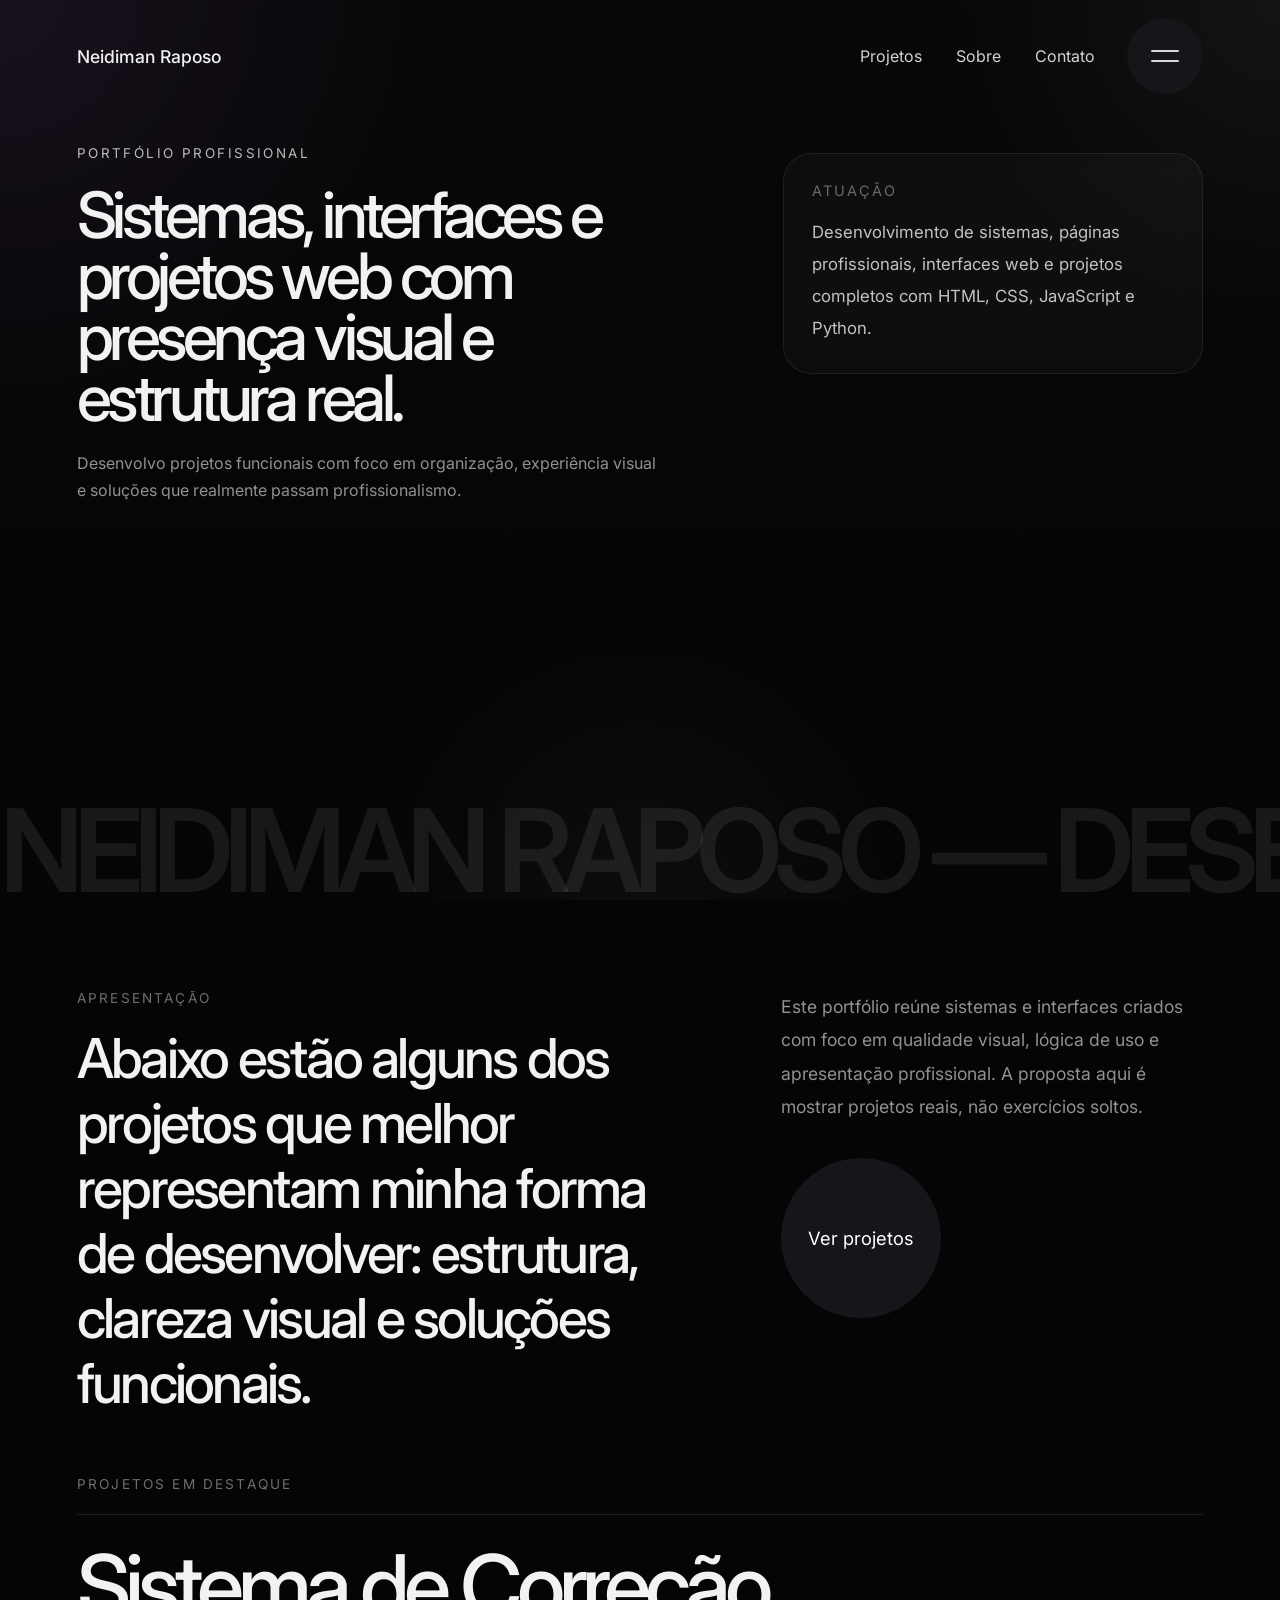
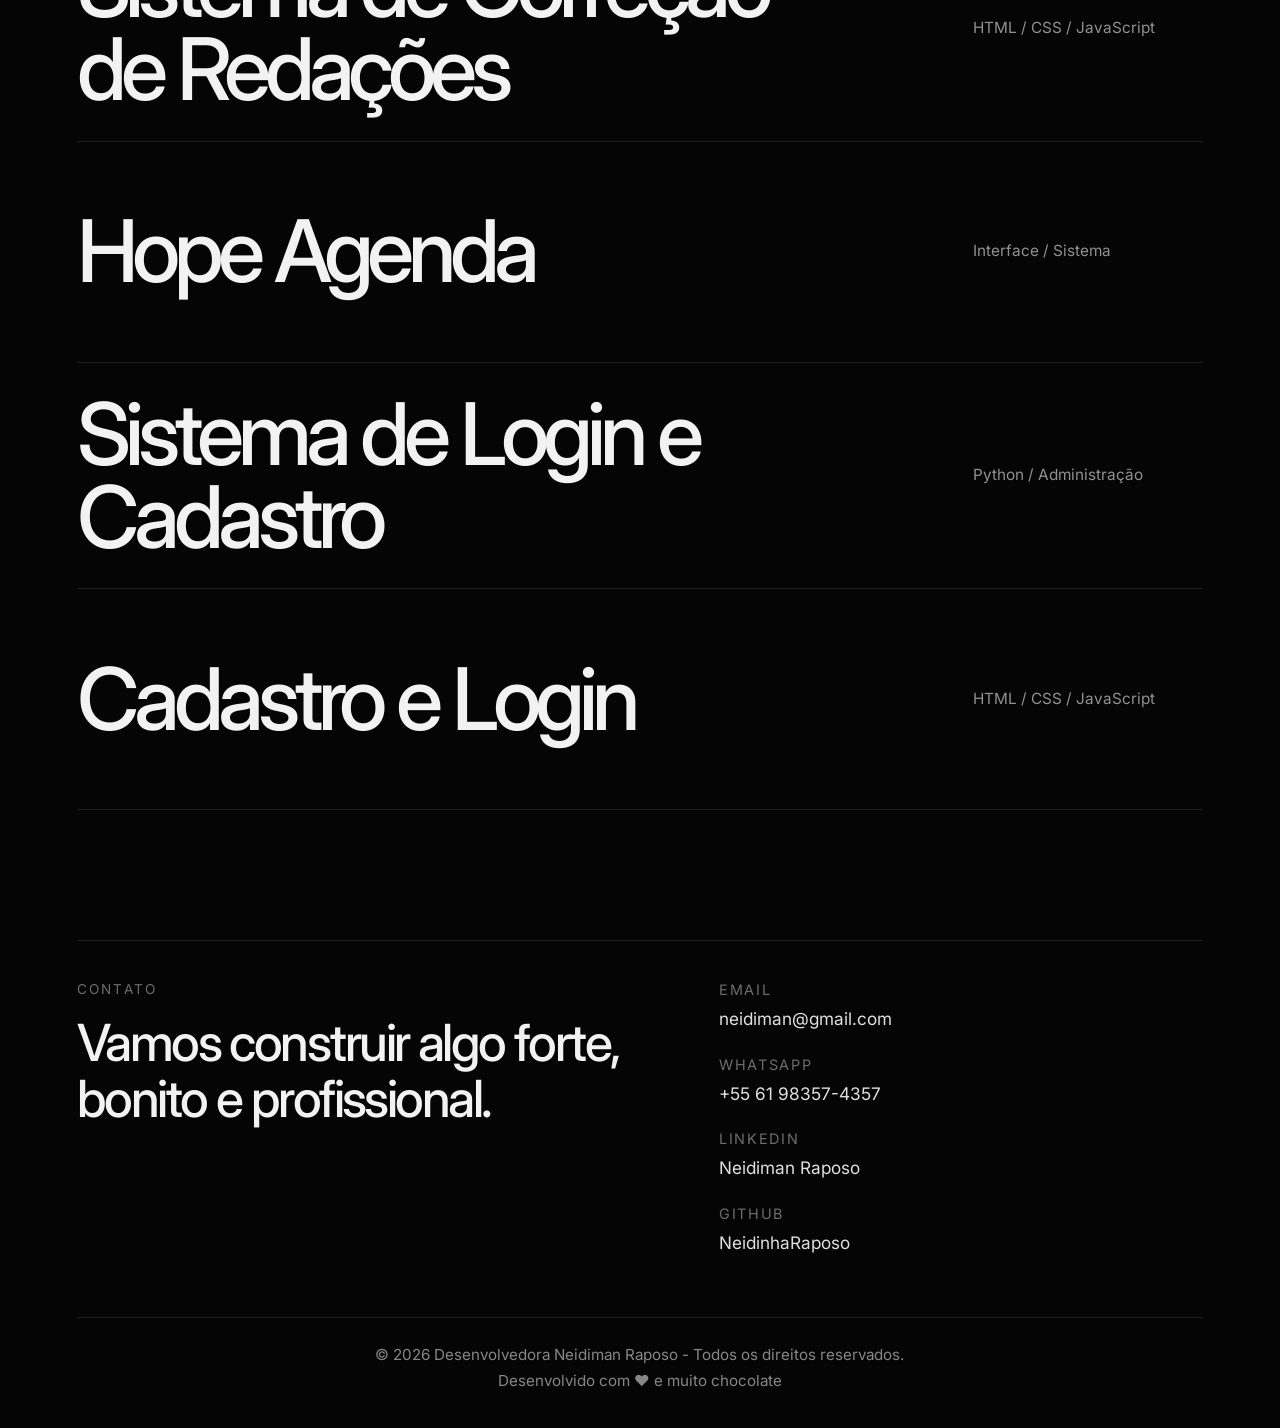
==== portifolio_neidiman_raposo/index.html @ 74b9c71e "Primeiro envio do portfólio" ====
<!DOCTYPE html>
<html lang="pt-BR">
<head>
  <meta charset="UTF-8" />
  <meta name="viewport" content="width=device-width, initial-scale=1.0" />
  <title>Neidiman Raposo</title>

  <link rel="preconnect" href="https://fonts.googleapis.com" />
  <link rel="preconnect" href="https://fonts.gstatic.com" crossorigin />
  <link
    href="https://fonts.googleapis.com/css2?family=Inter:wght@300;400;500;600;700;800&display=swap"
    rel="stylesheet"
  />

  <link rel="stylesheet" href="css/style.css" />
</head>
<body>
  <div class="page-bg"></div>

  <header class="site-header">
    <div class="container header-content">
      <a href="#topo" class="brand-small">Neidiman Raposo</a>

      <nav class="main-nav">
        <a href="#projetos">Projetos</a>
        <a href="#sobre">Sobre</a>
        <a href="#contato">Contato</a>
      </nav>

      <button class="menu-button" type="button" aria-label="Abrir menu">
        <span></span>
        <span></span>
      </button>
    </div>
  </header>

  <main id="topo">
    <section class="hero">
      <div class="container hero-grid">
        <div class="hero-left">
          <p class="hero-kicker">Portfólio Profissional</p>

          <h1 class="hero-title">
            Sistemas, interfaces e projetos web com presença visual e estrutura real.
          </h1>

          <p class="hero-text">
            Desenvolvo projetos funcionais com foco em organização, experiência visual
            e soluções que realmente passam profissionalismo.
          </p>
        </div>

        <div class="hero-right">
          <div class="hero-card">
            <p class="hero-card-label">Atuação</p>
            <p class="hero-card-text">
              Desenvolvimento de sistemas, páginas profissionais, interfaces web
              e projetos completos com HTML, CSS, JavaScript e Python.
            </p>
          </div>
        </div>
      </div>

      <div class="marquee-wrapper">
        <div class="marquee">
          <span>NEIDIMAN RAPOSO — DESENVOLVIMENTO DE SISTEMAS — NEIDIMAN RAPOSO — DESENVOLVIMENTO DE SISTEMAS —</span>
          <span>NEIDIMAN RAPOSO — DESENVOLVIMENTO DE SISTEMAS — NEIDIMAN RAPOSO — DESENVOLVIMENTO DE SISTEMAS —</span>
        </div>
      </div>
    </section>

    <section class="intro-section" id="sobre">
      <div class="container intro-grid">
        <div class="intro-left">
          <p class="section-label">Apresentação</p>

          <h2 class="intro-title">
            Abaixo estão alguns dos projetos que melhor representam minha forma de desenvolver:
            estrutura, clareza visual e soluções funcionais.
          </h2>
        </div>

        <div class="intro-right">
          <p class="intro-text">
            Este portfólio reúne sistemas e interfaces criados com foco em qualidade visual,
            lógica de uso e apresentação profissional. A proposta aqui é mostrar projetos
            reais, não exercícios soltos.
          </p>

          <a href="#projetos" class="about-button">Ver projetos</a>
        </div>
      </div>
    </section>

    <section class="projects-section" id="projetos">
      <div class="container">
        <div class="projects-head">
          <p class="section-label">Projetos em destaque</p>
        </div>

        <article
          class="project-item"
          data-image="img/projeto1.png"
          data-link="../sistema_de_correcao_de_redacoes/index.html"
        >
          <div class="project-link">
            <div class="project-left">
              <h2 class="project-title">Sistema de Correção de Redações</h2>
            </div>

            <div class="project-right">
              <p class="project-meta">HTML / CSS / JavaScript</p>
            </div>
          </div>
        </article>

        <article
          class="project-item"
          data-image="img/projeto2.png"
          data-link="../agendamento_de_horarios/index.html"
        >
          <div class="project-link">
            <div class="project-left">
              <h2 class="project-title">Hope Agenda</h2>
            </div>

            <div class="project-right">
              <p class="project-meta">Interface / Sistema</p>
            </div>
          </div>
        </article>

        <article
          class="project-item"
          data-image="img/projeto3.png"
          data-link="../login_neidiman_raposo/index.html"
        >
          <div class="project-link">
            <div class="project-left">
              <h2 class="project-title">Sistema de Login e Cadastro</h2>
            </div>

            <div class="project-right">
              <p class="project-meta">Python / Administração</p>
            </div>
          </div>
        </article>

        <article
          class="project-item"
          data-image="img/projeto4.png"
          data-link="../tela_de_login_e_cadastro_interativo/index.html"
        >
          <div class="project-link">
            <div class="project-left">
              <h2 class="project-title">Cadastro e Login</h2>
            </div>

            <div class="project-right">
              <p class="project-meta">HTML / CSS / JavaScript</p>
            </div>
          </div>
        </article>
      </div>
    </section>

    <section class="contact-section" id="contato">
      <div class="container contact-grid">
        <div>
          <p class="section-label">Contato</p>
          <h2 class="contact-title">Vamos construir algo forte, bonito e profissional.</h2>
        </div>

        <div class="contact-right">
          <div class="contact-list">
            <div class="contact-item">
              <span class="contact-label">Email</span>
              <a class="contact-link" href="mailto:neidiman@gmail.com">neidiman@gmail.com</a>
            </div>

            <div class="contact-item">
              <span class="contact-label">WhatsApp</span>
              <a class="contact-link" href="https://wa.me/5561983574357" target="_blank">+55 61 98357-4357</a>
            </div>

            <div class="contact-item">
              <span class="contact-label">LinkedIn</span>
              <a class="contact-link" href="https://www.linkedin.com/in/neidiman-raposo-b12ba9129/" target="_blank">Neidiman Raposo</a>
            </div>

            <div class="contact-item">
              <span class="contact-label">GitHub</span>
              <a class="contact-link" href="https://github.com/NeidinhaRaposo" target="_blank">NeidinhaRaposo</a>
            </div>
          </div>
        </div>
      </div>
    </section>
  </main>

  <footer class="site-footer">
    <div class="container">
      <p>© 2026 Desenvolvedora Neidiman Raposo - Todos os direitos reservados.</p>
      <p>Desenvolvido com ❤️ e muito chocolate</p>
    </div>
  </footer>

  <div class="hover-preview" aria-hidden="true">
    <div class="hover-preview__inner">
      <img
        src="img/projeto1.png"
        alt="Prévia do projeto"
        class="hover-preview__image"
        id="hoverPreviewImage"
      />   
    </div>
  </div>

  <script src="js/script.js"></script>
</body>
</html>
---- portifolio_neidiman_raposo/css/style.css ----
* {
  margin: 0;
  padding: 0;
  box-sizing: border-box;
}

:root {
  --bg: #050505;
  --text: #f2f2f2;
  --line: rgba(255, 255, 255, 0.1);
  --muted: rgba(255, 255, 255, 0.56);
  --circle: #15151a;
  --accent-hover: #e7dae7;
}

html {
  scroll-behavior: smooth;
}

body {
  font-family: "Inter", sans-serif;
  background: var(--bg);
  color: var(--text);
  min-height: 100vh;
  overflow-x: hidden;
}

.page-bg {
  position: fixed;
  inset: 0;
  pointer-events: none;
  z-index: -1;
  background:
    radial-gradient(circle at top left, rgba(103, 63, 133, 0.18), transparent 28%),
    radial-gradient(circle at top right, rgba(255, 255, 255, 0.05), transparent 22%),
    radial-gradient(circle at bottom center, rgba(255, 255, 255, 0.03), transparent 24%),
    linear-gradient(180deg, #070707 0%, #050505 100%);
}

.container {
  width: min(88%, 1550px);
  margin: 0 auto;
}

.section-label {
  font-size: 0.85rem;
  text-transform: uppercase;
  letter-spacing: 0.16em;
  color: rgba(255, 255, 255, 0.42);
}

.site-header {
  padding: 18px 0 0;
}

.header-content {
  display: grid;
  grid-template-columns: 1fr auto auto;
  align-items: center;
  gap: 32px;
}

.brand-small {
  text-decoration: none;
  color: var(--text);
  font-size: 1.1rem;
  font-weight: 500;
}

.main-nav {
  display: flex;
  align-items: center;
  gap: 34px;
}

.main-nav a {
  text-decoration: none;
  color: rgba(255, 255, 255, 0.82);
  font-size: 1rem;
  transition: 0.25s ease;
}

.main-nav a:hover {
  color: #ffffff;
}

.menu-button {
  width: 76px;
  height: 76px;
  border: none;
  border-radius: 50%;
  background: var(--circle);
  cursor: pointer;
  display: flex;
  align-items: center;
  justify-content: center;
  position: relative;
  flex-shrink: 0;
  transition: transform 0.25s ease, background 0.25s ease;
}

.menu-button:hover {
  transform: scale(1.04);
  background: #1a1a1f;
}

.menu-button span {
  position: absolute;
  width: 28px;
  height: 2px;
  background: #d7d7d9;
  border-radius: 999px;
}

.menu-button span:first-child {
  transform: translateY(-5px);
}

.menu-button span:last-child {
  transform: translateY(5px);
}

.hero {
  min-height: calc(100vh - 94px);
  padding: clamp(30px, 4vw, 58px) 0 0;
  overflow: hidden;
  display: flex;
  flex-direction: column;
}

.hero-grid {
  display: grid;
  grid-template-columns: minmax(0, 1.1fr) minmax(300px, 0.9fr);
  gap: clamp(32px, 5vw, 60px);
  align-items: start;
}

.hero-kicker {
  font-size: 0.84rem;
  text-transform: uppercase;
  letter-spacing: 0.18em;
  color: rgba(255, 255, 255, 0.72);
  margin-bottom: 24px;
}

.hero-title {
  font-size: clamp(3.2rem, 5.2vw, 5.8rem);
  line-height: 0.95;
  letter-spacing: -0.07em;
  font-weight: 500;
  max-width: 900px;
}

.hero-text {
  margin-top: 22px;
  max-width: 680px;
  font-size: 1.05rem;
  line-height: 1.7;
  color: var(--muted);
}

.hero-right {
  display: flex;
  justify-content: flex-end;
  padding-top: 8px;
}

.hero-card {
  width: 100%;
  max-width: 420px;
  background: rgba(255, 255, 255, 0.03);
  border: 1px solid rgba(255, 255, 255, 0.08);
  border-radius: 28px;
  padding: 28px;
  backdrop-filter: blur(8px);
}

.hero-card-label {
  font-size: 0.9rem;
  text-transform: uppercase;
  letter-spacing: 0.14em;
  color: rgba(255, 255, 255, 0.38);
  margin-bottom: 18px;
}

.hero-card-text {
  font-size: 1.05rem;
  line-height: 1.9;
  color: rgba(255, 255, 255, 0.75);
}

.marquee-wrapper {
  margin-top: auto;
  padding-top: 24px;
  overflow: hidden;
  width: 100%;
}

.marquee {
  display: flex;
  width: max-content;
  animation: marqueeMove 26s linear infinite;
}

.marquee span {
  display: inline-block;
  padding-right: 70px;
  font-size: clamp(4rem, 10vw, 10rem);
  line-height: 0.85;
  letter-spacing: -0.08em;
  color: rgba(255, 255, 255, 0.08);
  white-space: nowrap;
  font-weight: 600;
}

@keyframes marqueeMove {
  0% {
    transform: translateX(0);
  }

  100% {
    transform: translateX(-50%);
  }
}

.intro-section {
  padding: 90px 0 30px;
}

.intro-grid {
  display: grid;
  grid-template-columns: 1.2fr 0.8fr;
  gap: 70px;
  align-items: start;
}

.intro-title {
  margin-top: 20px;
  font-size: clamp(2rem, 4.3vw, 3.9rem);
  line-height: 1.18;
  letter-spacing: -0.05em;
  font-weight: 500;
  max-width: 980px;
}

.intro-text {
  font-size: 1.1rem;
  line-height: 1.9;
  color: var(--muted);
}

.about-button {
  margin-top: 34px;
  display: inline-flex;
  align-items: center;
  justify-content: center;
  min-width: 160px;
  height: 160px;
  border-radius: 50%;
  text-decoration: none;
  background: var(--circle);
  color: #fff;
  font-size: 1.15rem;
  transition: transform 0.25s ease, background 0.25s ease;
}

.about-button:hover {
  transform: scale(1.04);
  background: #1b1b20;
}

.projects-section {
  padding: 30px 0 90px;
}

.projects-head {
  margin-bottom: 22px;
}

.project-item {
  border-top: 1px solid var(--line);
  cursor: pointer;
}

.project-item:last-child {
  border-bottom: 1px solid var(--line);
}

.project-link {
  min-height: 220px;
  display: grid;
  grid-template-columns: 1.4fr 0.6fr;
  align-items: center;
  gap: 40px;
  padding: 30px 0;
  position: relative;
}

.project-left {
  min-width: 0;
}

.project-title {
  font-size: clamp(3rem, 7vw, 5.4rem);
  line-height: 0.96;
  letter-spacing: -0.07em;
  font-weight: 500;
  color: var(--text);
  transition: transform 0.28s ease;
}

.project-right {
  justify-self: end;
  text-align: left;
  display: flex;
  flex-direction: column;
  gap: 14px;
  min-width: 230px;
}

.project-meta {
  font-size: 0.96rem;
  line-height: 1.45;
  color: var(--muted);
}

.project-item:hover .project-title {
  transform: translateX(6px);
}

.contact-section {
  padding: 40px 0 60px;
}

.contact-grid {
  display: grid;
  grid-template-columns: 1.1fr 0.9fr;
  gap: 50px;
  align-items: start;
  border-top: 1px solid var(--line);
  padding-top: 40px;
}

.contact-title {
  margin-top: 18px;
  font-size: clamp(2rem, 4vw, 3.8rem);
  line-height: 1.08;
  letter-spacing: -0.05em;
  font-weight: 500;
  max-width: 800px;
}

.contact-right {
  max-width: 420px;
}

.contact-list {
  display: flex;
  flex-direction: column;
  gap: 22px;
}

.contact-item {
  display: flex;
  flex-direction: column;
  gap: 6px;
}

.contact-label {
  font-size: 0.9rem;
  text-transform: uppercase;
  letter-spacing: 0.12em;
  color: rgba(255, 255, 255, 0.42);
}

.contact-link {
  text-decoration: none;
  color: rgba(255, 255, 255, 0.88);
  font-size: 1.08rem;
  line-height: 1.7;
  transition: color 0.25s ease, transform 0.25s ease;
  width: fit-content;
}

.contact-link:hover {
  color: #ffffff;
  transform: translateX(4px);
}

.site-footer {
  padding: 0 0 34px;
}

.site-footer .container {
  border-top: 1px solid var(--line);
  padding-top: 24px;
}

.site-footer p {
  font-size: 0.95rem;
  color: rgba(255, 255, 255, 0.52);
  text-align: center;
  line-height: 1.7;
}

.hover-preview {
  position: fixed;
  top: 0;
  left: 0;
  width: 420px;
  pointer-events: none;
  z-index: 9999;
  opacity: 0;
  visibility: hidden;
  transform: translate3d(0, 0, 0);
  transition: opacity 0.22s ease, visibility 0.22s ease;
  will-change: transform;
}

.hover-preview.is-visible {
  opacity: 1;
  visibility: visible;
}

.hover-preview__inner {
  position: relative;
  width: 100%;
  aspect-ratio: 1 / 1;
  overflow: hidden;
  border-radius: 10px;
  background: #111;
  box-shadow: 0 22px 50px rgba(0, 0, 0, 0.38);
  border: 1px solid rgba(255, 255, 255, 0.08);
}

.hover-preview__image {
  width: 100%;
  height: 100%;
  object-fit: contain;
  object-position: center center;
  display: block;
  background: #111;
}

.hover-preview__button {
  position: absolute;
  top: 50%;
  left: 50%;
  transform: translate(-50%, -50%);
  pointer-events: auto;
  text-decoration: none;
  background: #ffffff;
  color: #050505;
  border: 1px solid rgba(255, 255, 255, 0.18);
  padding: 14px 30px;
  border-radius: 999px;
  font-size: 1rem;
  font-weight: 600;
  transition: background 0.22s ease, box-shadow 0.22s ease, transform 0.22s ease;
}

.hover-preview__button:hover {
  background: var(--accent-hover);
  box-shadow: 0 10px 30px rgba(231, 218, 231, 0.25);
  transform: translate(-50%, -50%) scale(1.04);
}

@media (max-width: 1400px) {
  .hero-title {
    font-size: clamp(3rem, 5vw, 5rem);
  }

  .hero-text {
    font-size: 1rem;
    line-height: 1.65;
  }

  .marquee span {
    font-size: clamp(3.8rem, 9vw, 8rem);
  }
}

@media (max-width: 1200px) {
  .hover-preview {
    width: 340px;
  }

  .project-link {
    grid-template-columns: 1fr 280px;
    min-height: 190px;
  }
}

@media (max-width: 980px) {
  .hero {
    min-height: auto;
    padding-top: 44px;
  }

  .hero-grid,
  .intro-grid,
  .contact-grid {
    grid-template-columns: 1fr;
    gap: 34px;
  }

  .hero-title {
    font-size: clamp(3rem, 10vw, 5rem);
  }

  .hero-right {
    justify-content: flex-start;
  }

  .hero-card {
    max-width: 100%;
  }

  .marquee-wrapper {
    margin-top: 45px;
    padding-top: 0;
  }

  .marquee span {
    font-size: clamp(4rem, 16vw, 8rem);
  }

  .about-button {
    min-width: 130px;
    height: 130px;
    font-size: 1rem;
  }

  .contact-right {
    max-width: 100%;
  }
}

@media (max-width: 900px) {
  .header-content {
    grid-template-columns: 1fr auto;
  }

  .main-nav {
    display: none;
  }

  .brand-small {
    font-size: 1rem;
  }

  .menu-button {
    width: 68px;
    height: 68px;
  }

  .projects-section {
    padding-top: 20px;
  }

  .project-link {
    grid-template-columns: 1fr;
    min-height: auto;
    gap: 18px;
    padding: 26px 0;
  }

  .project-right {
    justify-self: start;
    min-width: auto;
  }

  .project-title {
    font-size: clamp(2.2rem, 10vw, 3.4rem);
  }

  .hover-preview {
    display: none;
  }
}

@media (max-width: 700px) {
  .hero-title {
    font-size: clamp(3rem, 14vw, 5rem);
    letter-spacing: -0.08em;
  }

  .hero-text {
    max-width: 100%;
  }

  .hero-card {
    padding: 24px;
    border-radius: 24px;
  }

  .marquee-wrapper {
    margin-top: 38px;
  }

  .marquee span {
    font-size: clamp(3.8rem, 19vw, 6rem);
  }
}

@media (max-width: 560px) {
  .container {
    width: min(90%, 1550px);
  }

  .site-header {
    padding-top: 14px;
  }

  .hero {
    padding-top: 34px;
  }

  .hero-title {
    font-size: clamp(2.8rem, 15vw, 4.4rem);
  }

  .hero-text,
  .intro-text {
    font-size: 1rem;
  }

  .menu-button {
    width: 62px;
    height: 62px;
  }

  .menu-button span {
    width: 24px;
  }

  .contact-link {
    font-size: 1rem;
  }
}

@media (max-width: 420px) {
  .hero-title {
    font-size: clamp(2.6rem, 14vw, 3.8rem);
  }

  .hero-kicker {
    font-size: 0.75rem;
  }

  .marquee span {
    font-size: 3.6rem;
  }

  .project-title {
    font-size: 2.4rem;
  }
}
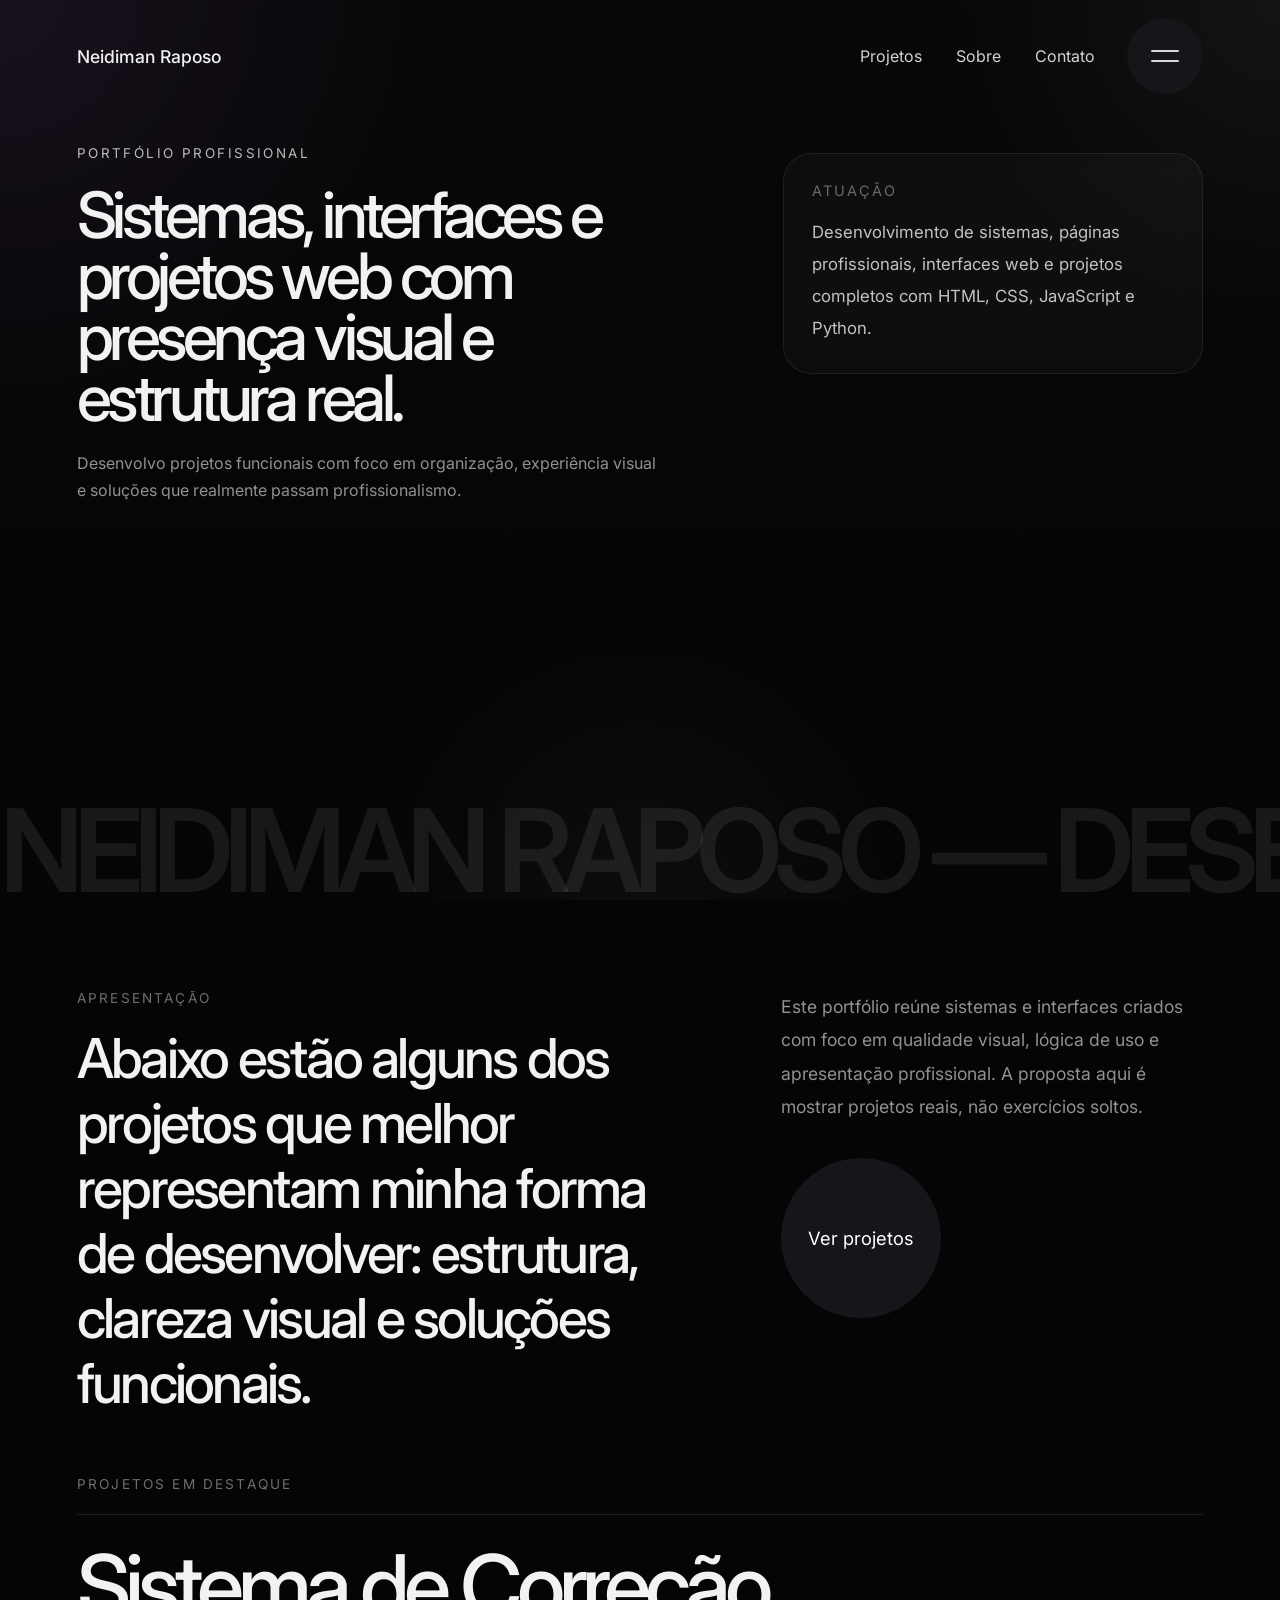
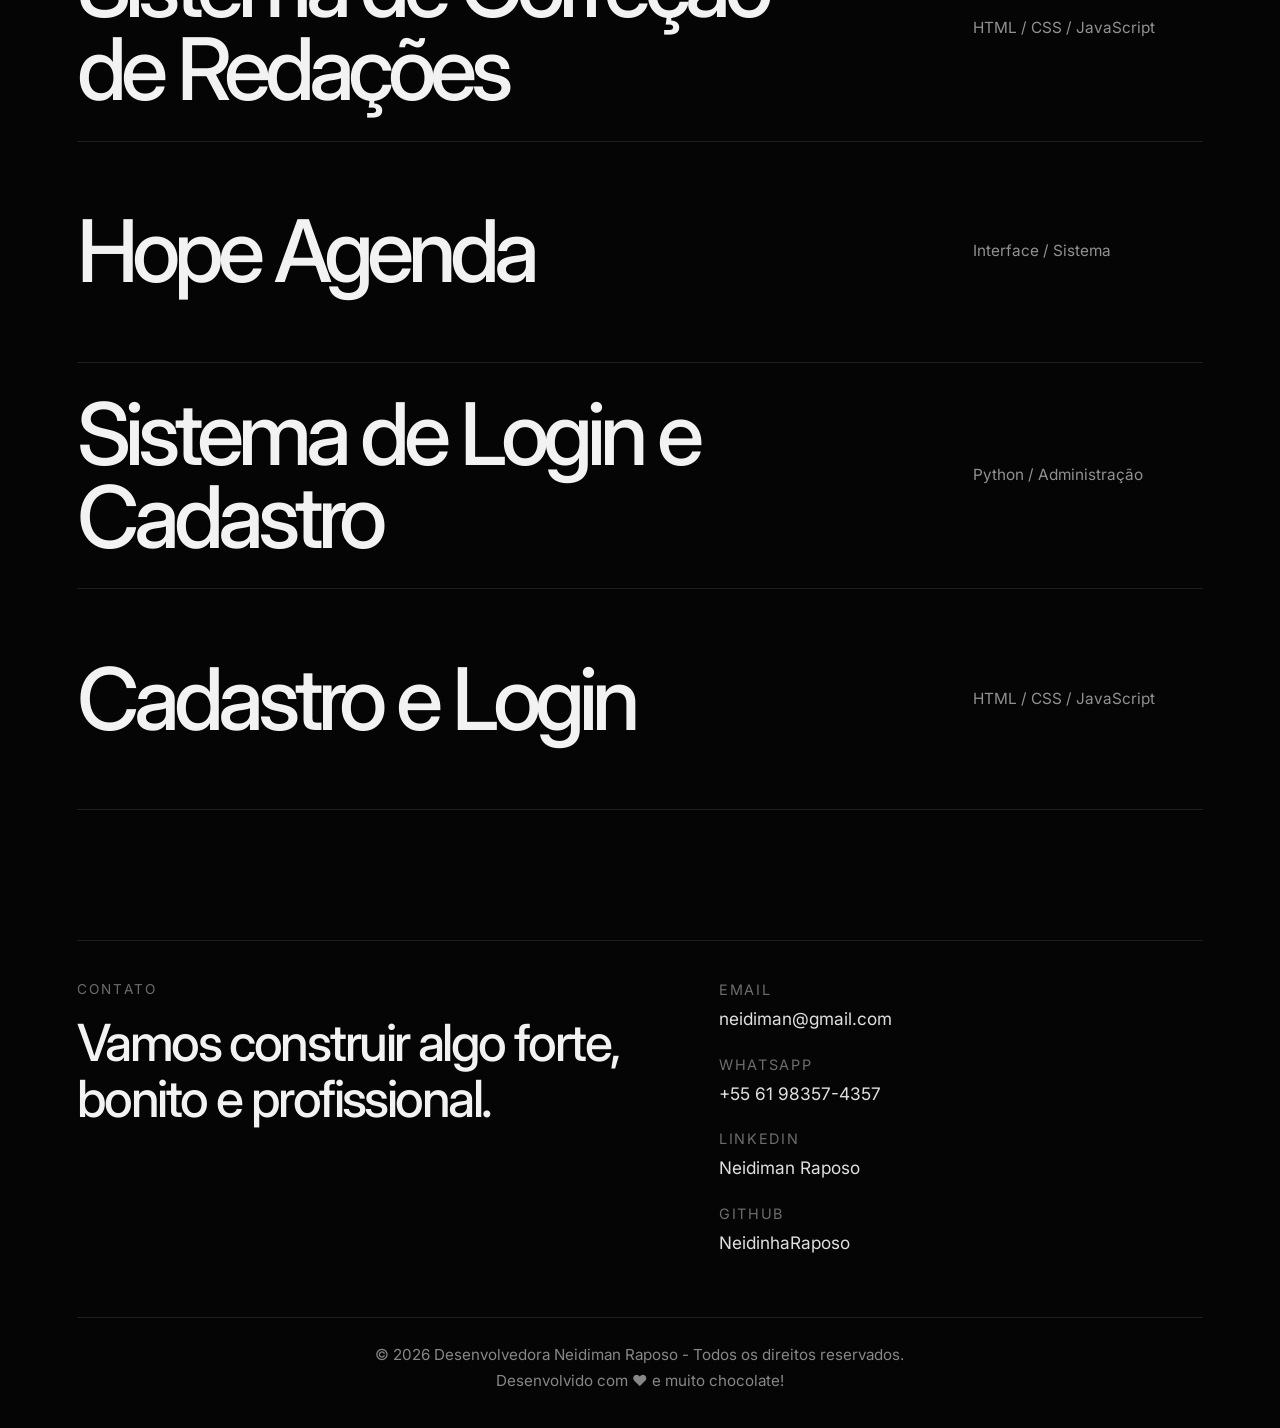
==== commit d76bb5e2: "Teste 1 Teste 1" ====
--- a/portifolio_neidiman_raposo/index.html
+++ b/portifolio_neidiman_raposo/index.html
@@ -201,7 +201,7 @@
   <footer class="site-footer">
     <div class="container">
       <p>© 2026 Desenvolvedora Neidiman Raposo - Todos os direitos reservados.</p>
-      <p>Desenvolvido com ❤️ e muito chocolate</p>
+      <p>Desenvolvido com ❤️ e muito chocolate!</p>
     </div>
   </footer>
 
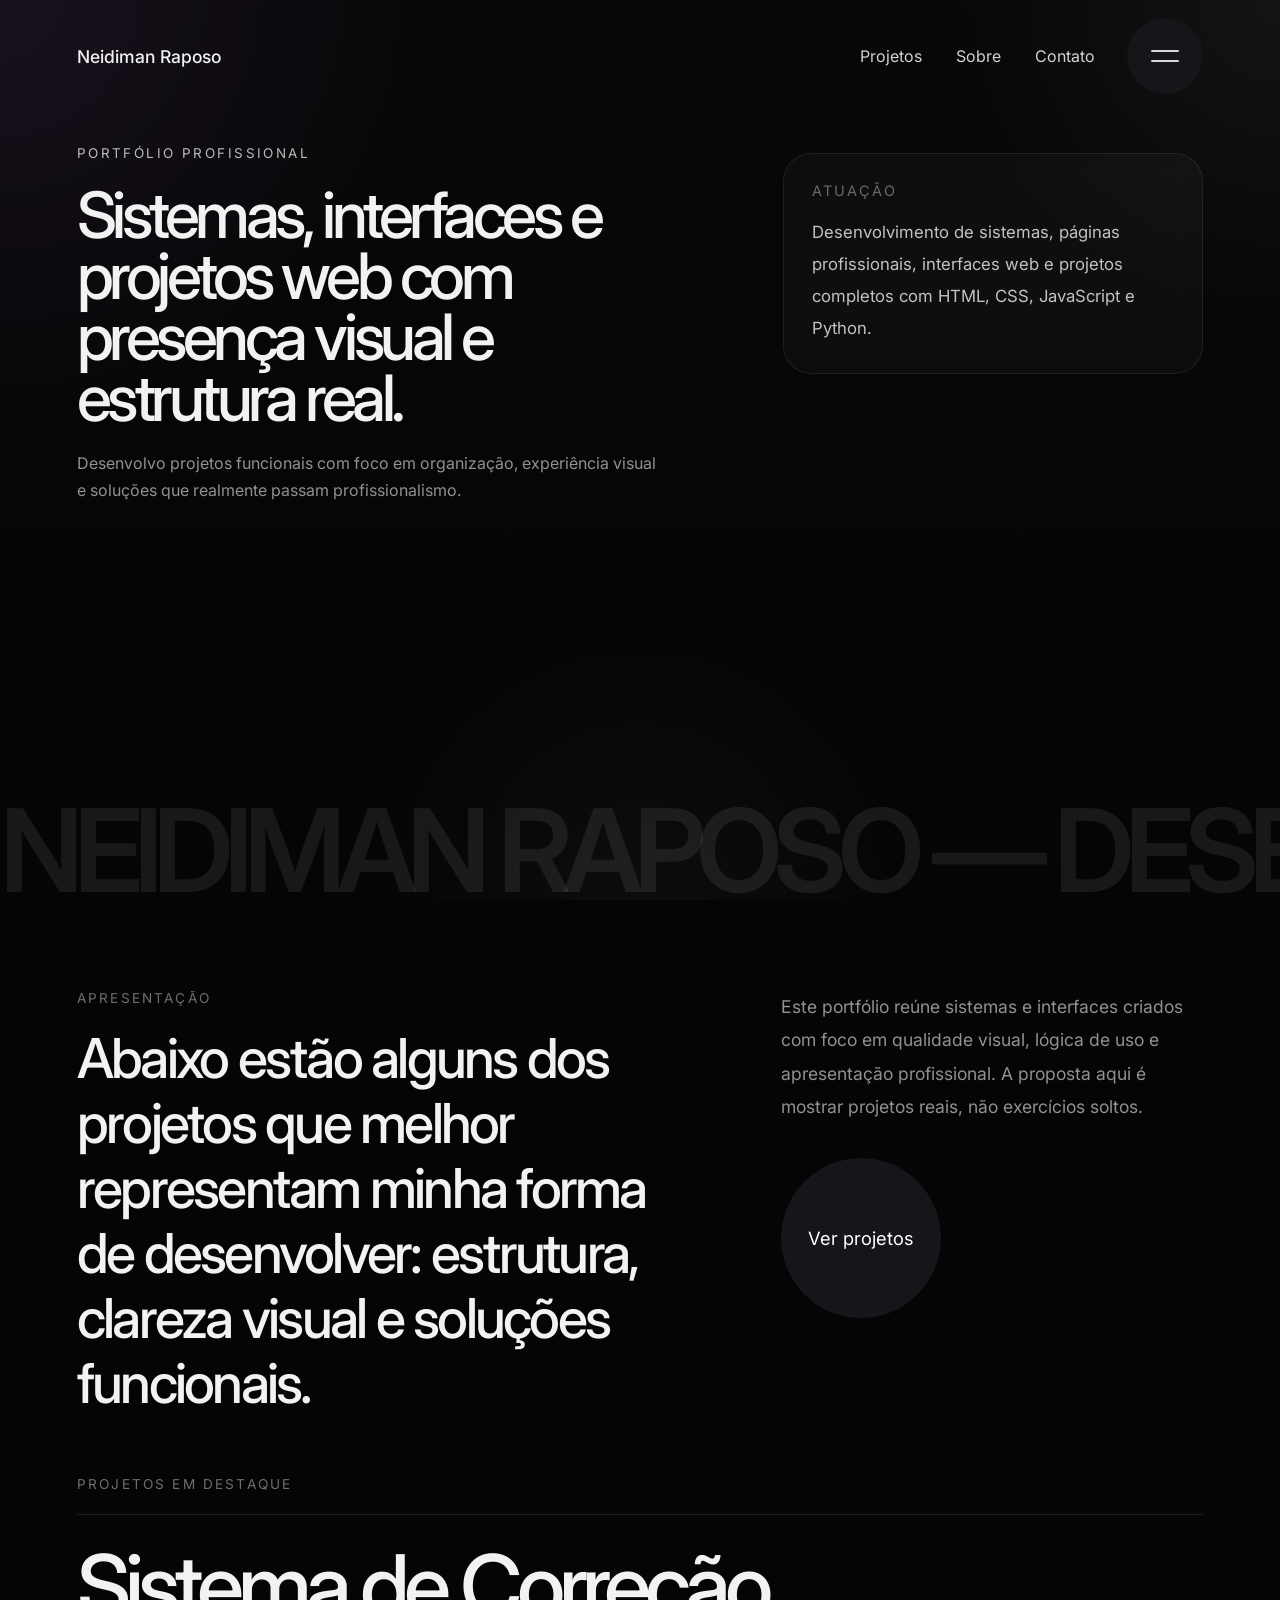
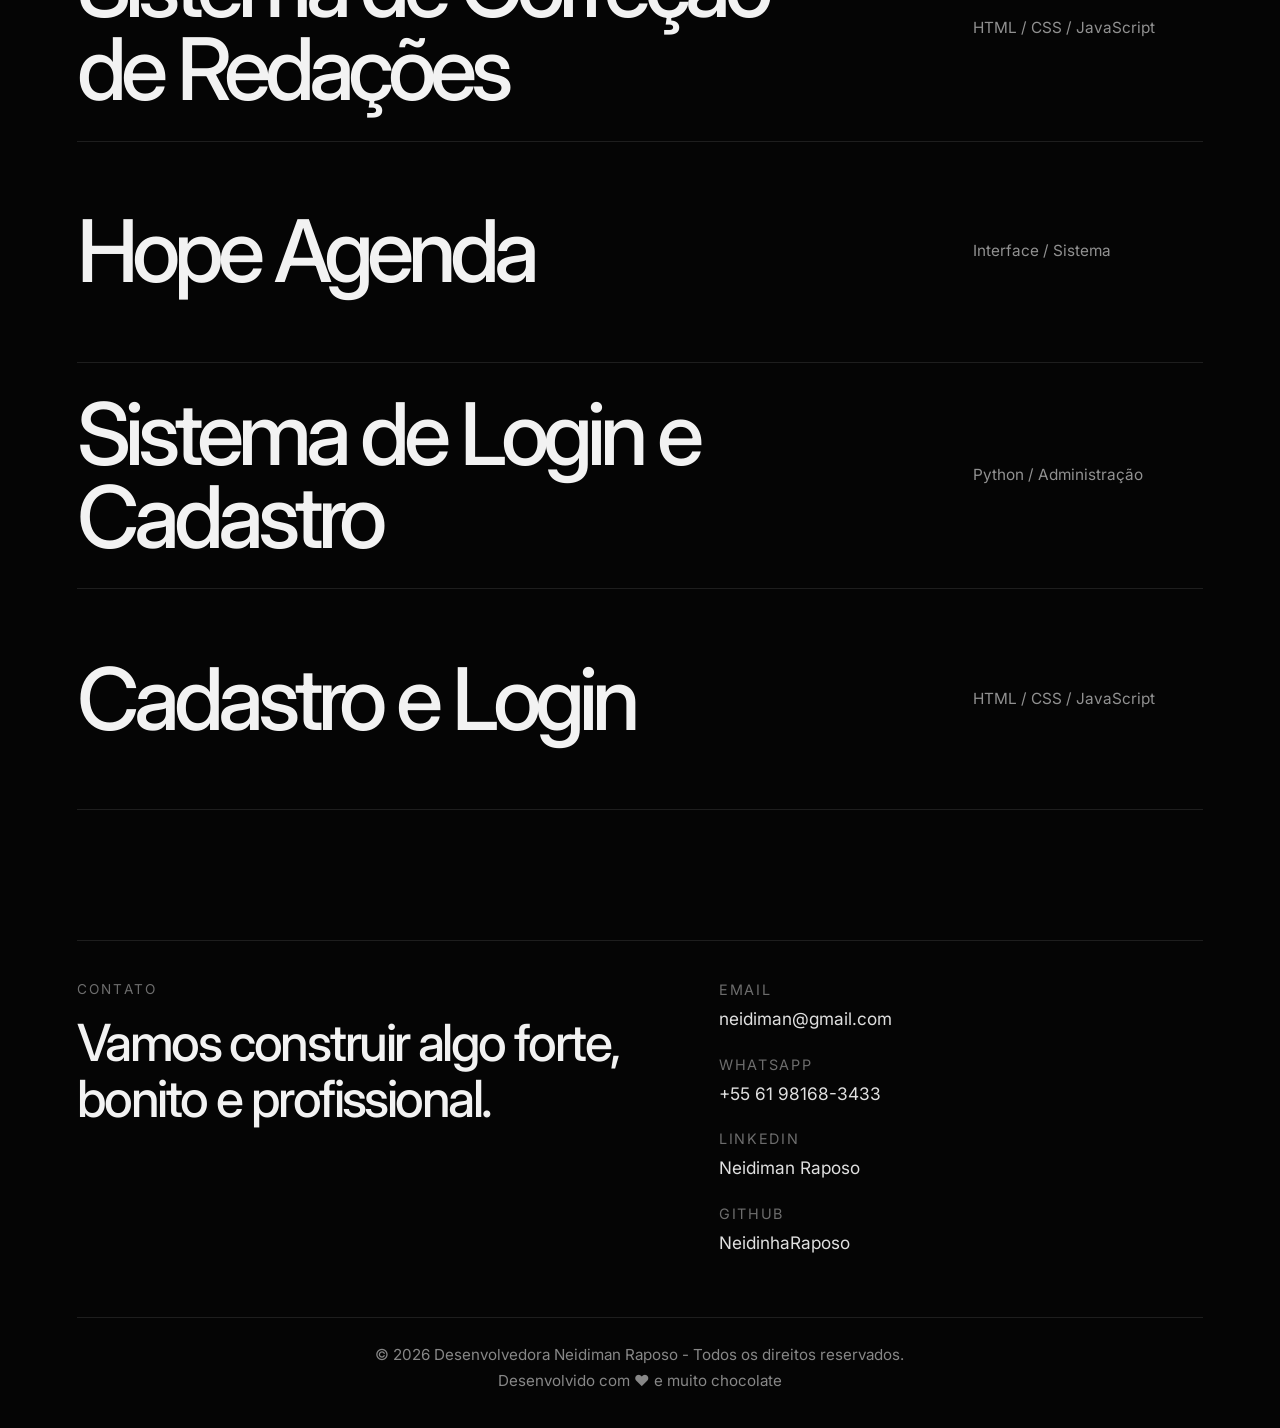
==== commit 66510703: "Atualiza WhatsApp Atualiza WhatsApp" ====
--- a/portifolio_neidiman_raposo/index.html
+++ b/portifolio_neidiman_raposo/index.html
@@ -180,7 +180,7 @@
 
             <div class="contact-item">
               <span class="contact-label">WhatsApp</span>
-              <a class="contact-link" href="https://wa.me/5561983574357" target="_blank">+55 61 98357-4357</a>
+              <a class="contact-link" href="https://wa.me/5561981683433" target="_blank">+55 61 98168-3433</a>
             </div>
 
             <div class="contact-item">
@@ -201,7 +201,7 @@
   <footer class="site-footer">
     <div class="container">
       <p>© 2026 Desenvolvedora Neidiman Raposo - Todos os direitos reservados.</p>
-      <p>Desenvolvido com ❤️ e muito chocolate!</p>
+      <p>Desenvolvido com ❤️ e muito chocolate</p>
     </div>
   </footer>
 
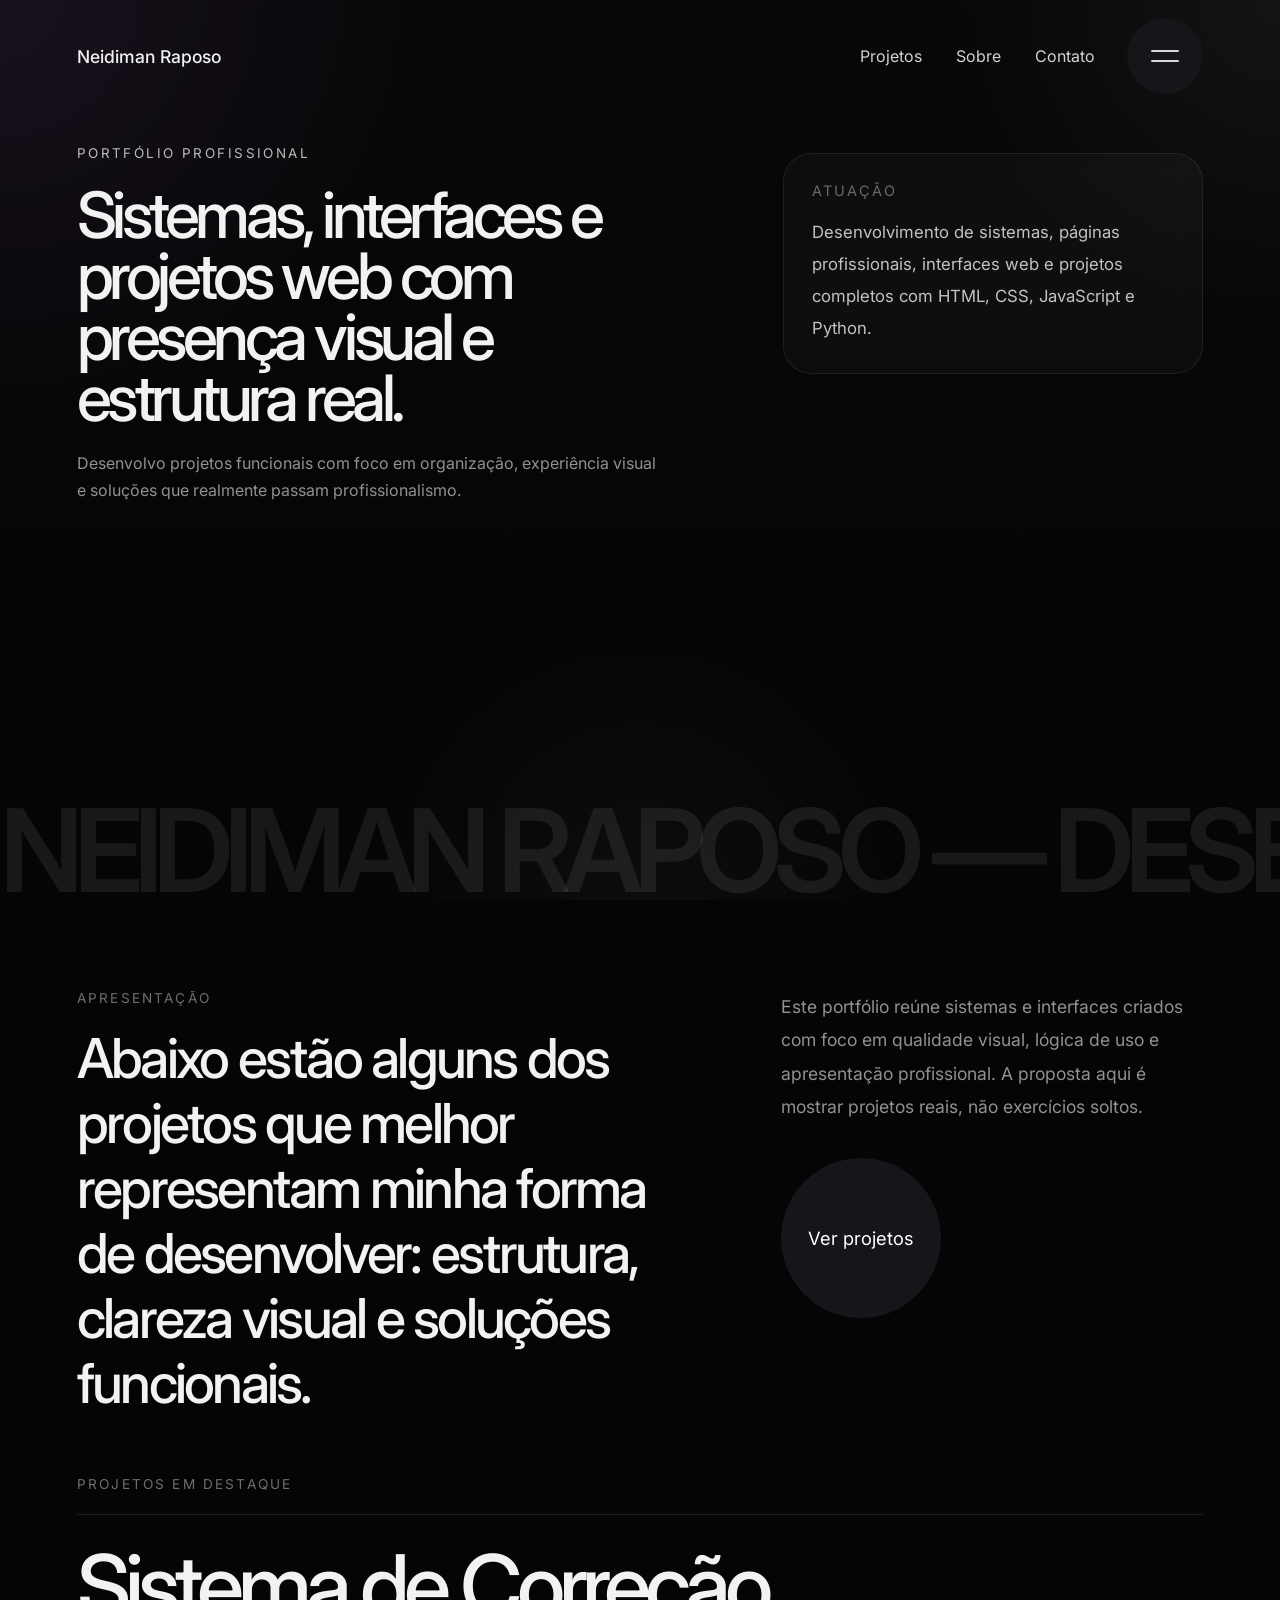
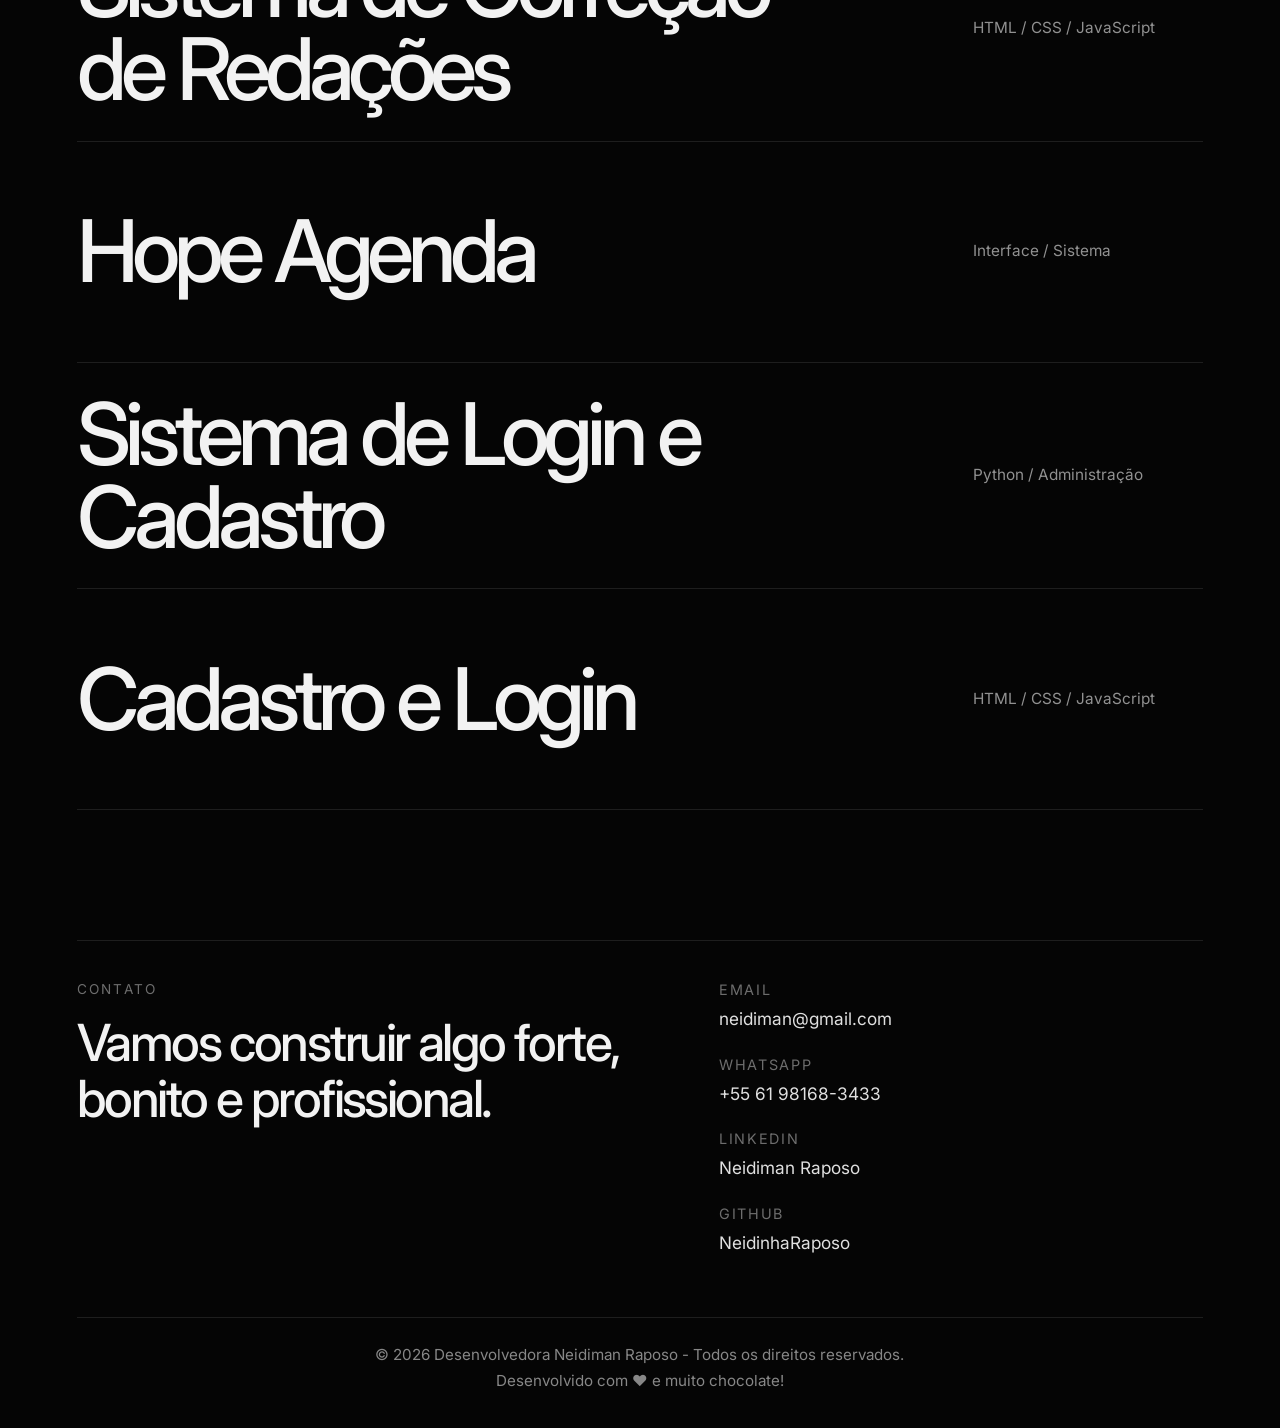
==== commit ae5a974d: "Merge branch 'main' of https://github.com/NeidinhaRaposo/portifolio_neidiman_raposo" ====
--- a/portifolio_neidiman_raposo/index.html
+++ b/portifolio_neidiman_raposo/index.html
@@ -201,7 +201,7 @@
   <footer class="site-footer">
     <div class="container">
       <p>© 2026 Desenvolvedora Neidiman Raposo - Todos os direitos reservados.</p>
-      <p>Desenvolvido com ❤️ e muito chocolate</p>
+      <p>Desenvolvido com ❤️ e muito chocolate!</p>
     </div>
   </footer>
 
